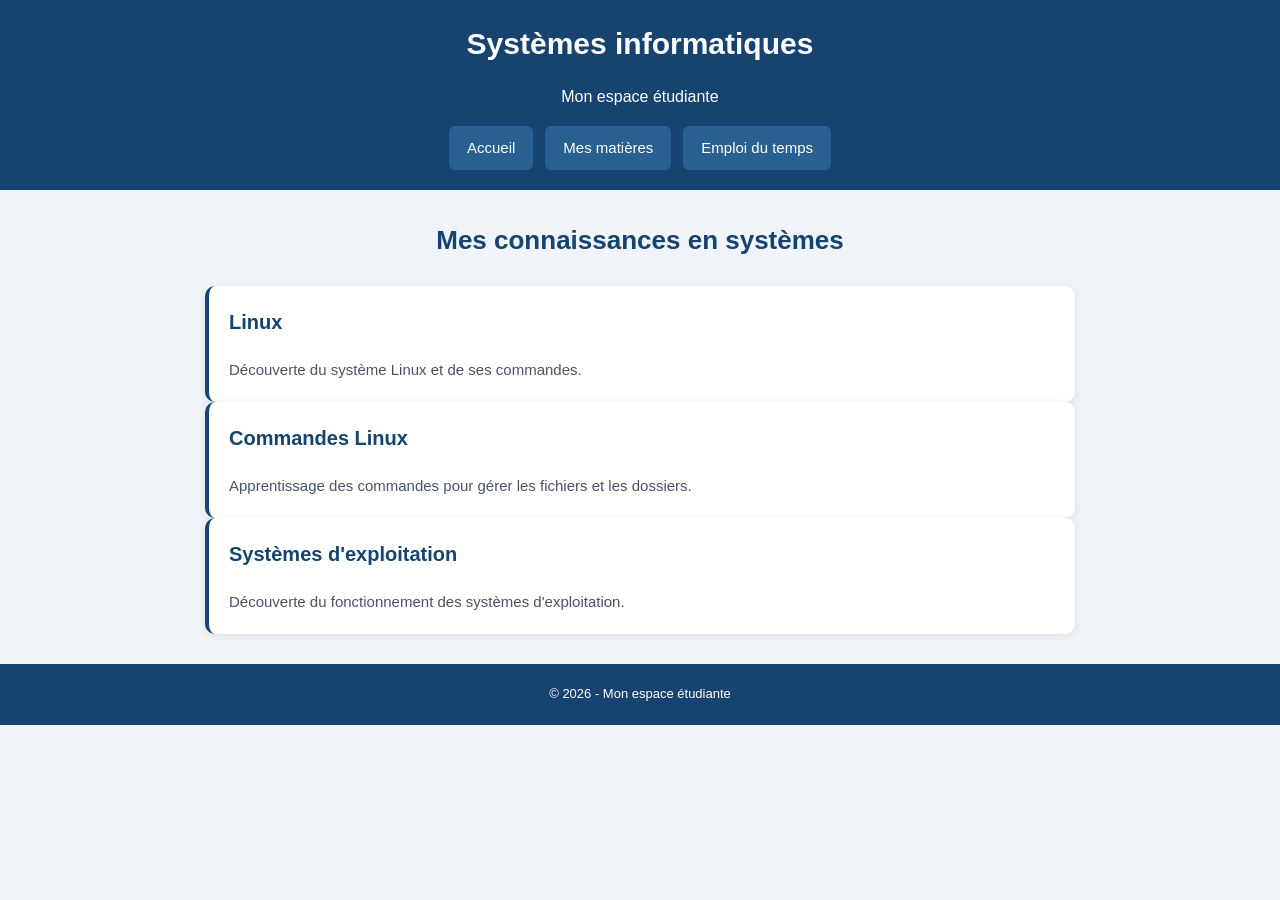
==== index.html @ c729a042 "Add files via upload" ====
<!DOCTYPE html>
<html lang="fr">
<head>
    <meta charset="UTF-8">
    <meta name="viewport" content="width=device-width, initial-scale=1.0">
    <title>Systèmes informatiques</title>
    <link rel="stylesheet" href="../style.css">
</head>

<body>
    <header>
        <h1>Systèmes informatiques</h1>
        <p>Mon espace étudiante</p>

        <nav>
            <a href="../index.html">Accueil</a>
            <a href="../matiere.html">Mes matières</a>
            <a href="../emploi.html">Emploi du temps</a>
        </nav>
    </header>

    <main>
        <h2 class="titre-page">Mes connaissances en systèmes</h2>

        <section class="matiere">
            <h3>Linux</h3>
            <p>Découverte du système Linux et de ses commandes.</p>
        </section>

        <section class="matiere">
            <h3>Commandes Linux</h3>
            <p>Apprentissage des commandes pour gérer les fichiers et les dossiers.</p>
        </section>

        <section class="matiere">
            <h3>Systèmes d'exploitation</h3>
            <p>Découverte du fonctionnement des systèmes d'exploitation.</p>
        </section>
    </main>

    <footer>
        <p>&copy; 2026 - Mon espace étudiante</p>
    </footer>
</body>
</html>
---- style.css ----
/* STYLE GENERAL */

*{
    box-sizing: border-box;
}

body {
    margin: 0;
    font-family: Arial, sans-serif;
    font-size: 16px;
    color: #475467;
    background-color: #F0f4F8;
    line-height: 1.6;

}

/* EN TETE */

header {
    background-color: #16436f;
    color: white;
    text-align: center;
    padding: 20px;
}
header h1 {
    font-size: 30px;
    font-weight: bold;
    margin: 0;

}
.sous-titre {
    font-size: 14px;
    color:#E5F0FC;
    margin-top: 10px;
    margin-bottom: 20px
}

/* MENU */

nav {
    display: flex;
    justify-content: center;
    gap: 12px;
    flex-wrap: wrap;
}

nav a {
    display: inline-block;
    text-decoration: none;
    background-color: #28608F;
    color: white;
    font-size: 15px;
    padding: 10px 18px;
    border-radius: 6px;

}

nav a:hover {
    background-color: white;
    color: #16436f;
}

/* PAGE ACCUEIL */

.presentation {
    background-color: white;
    padding: 30px;
    border-radius: 10px;
    box-shadow: 0 2px 8px #00000015;
    margin-bottom: 25px;

}

.presentation h2 {
    color: #16436f;
    font-size: 24px;
    font-weight: bold;
    margin: 0;
}
.presentation p {
    font-size: 16px;
    text-align: left;
    margin: 15px;

}

.formation {
    background-color: #DCEAF7;
    border: 1px solid #B8D2E9;
    border-radius: 10px;
    padding: 25px;

}

.formation h2 {
    font-size: 22px;
    color: #16436f;
    font-weight: bold;
    margin-top: 0;

}

/*PAGE MATIERE */

.titre-page {
    display: grid;
    text-align: center;
    font-size: 26px;
    color: #16436f;
    font-weight: bold;
    margin-top: 0;
    margin-bottom: 25px;

}

/* LISTE DES MATIERES */

.liste-matieres {
    display: grid;
    grid-template-columns: repeat(2, 1fr);
    gap: 20px;
}

.matiere {
    background-color: white;
    padding: 20px;
    border-radius: 10px;
    box-shadow: 0 2px 8px #00000015;
    border-left: 4px solid #16436F;
}

.matiere h3 {
    color: #16436F;
    font-size: 20px;
    margin-top: 0;
}

.matiere p {
    font-size: 15px;
    margin-bottom: 0;
}

.matiere hr {
    border: 0;
    border-top: 1px solid #DCE4EF;
}


/* PIED DE PAGE */

footer {
    background-color: #16436F;
    color: white;
    text-align: center;
    padding: 20px;
}

footer p {
    font-size: 13px;
    margin: 0;
}

/* CONTENU PRINCIPAL */

main {
    max-width: 900px;
    margin: 30px auto;
    padding: 0 15px;
    min-height: 350px;
}

/* PAGE EMPLOI DU TEMPS */

.tableau-conteneur {
    background-color: white;
    padding: 15px;
    border-radius: 10px;
    overflow-x: auto;
}

table {
    width: 100%;
    border-collapse: collapse;
}

th, td {
    border: 1px solid #DCE4EF;
    padding: 15px;
    text-align: center;
    font-size: 15px;
}

thead {
    background-color: #16436F;
    color: white;
}

thead th {
    font-weight: bold;
}

tbody th {
    font-weight: bold;
    color: #16436F;
}

tbody tr:nth-child(even) {
    background-color: #EDF4FA;
}

tbody tr:nth-child(odd) {
    background-color: white;
}

tbody tr:hover {
    background-color: #DCEAF7;
}

/* REMARQUE */

.remarque {
    margin-top: 25px;
    background-color: #DCEAF7;
    border-left: 4px solid #16436F;
    padding: 15px;
    border-radius: 5px;
}

.remarque p {
    margin: 0;
}

/* AFFICHAGE SUR PETIT ECRAN */

@media (max-width: 600px) {
    .liste-matieres {
        grid-template-columns: 1fr;
    }

    header {
        padding: 20px 10px;
    }
}
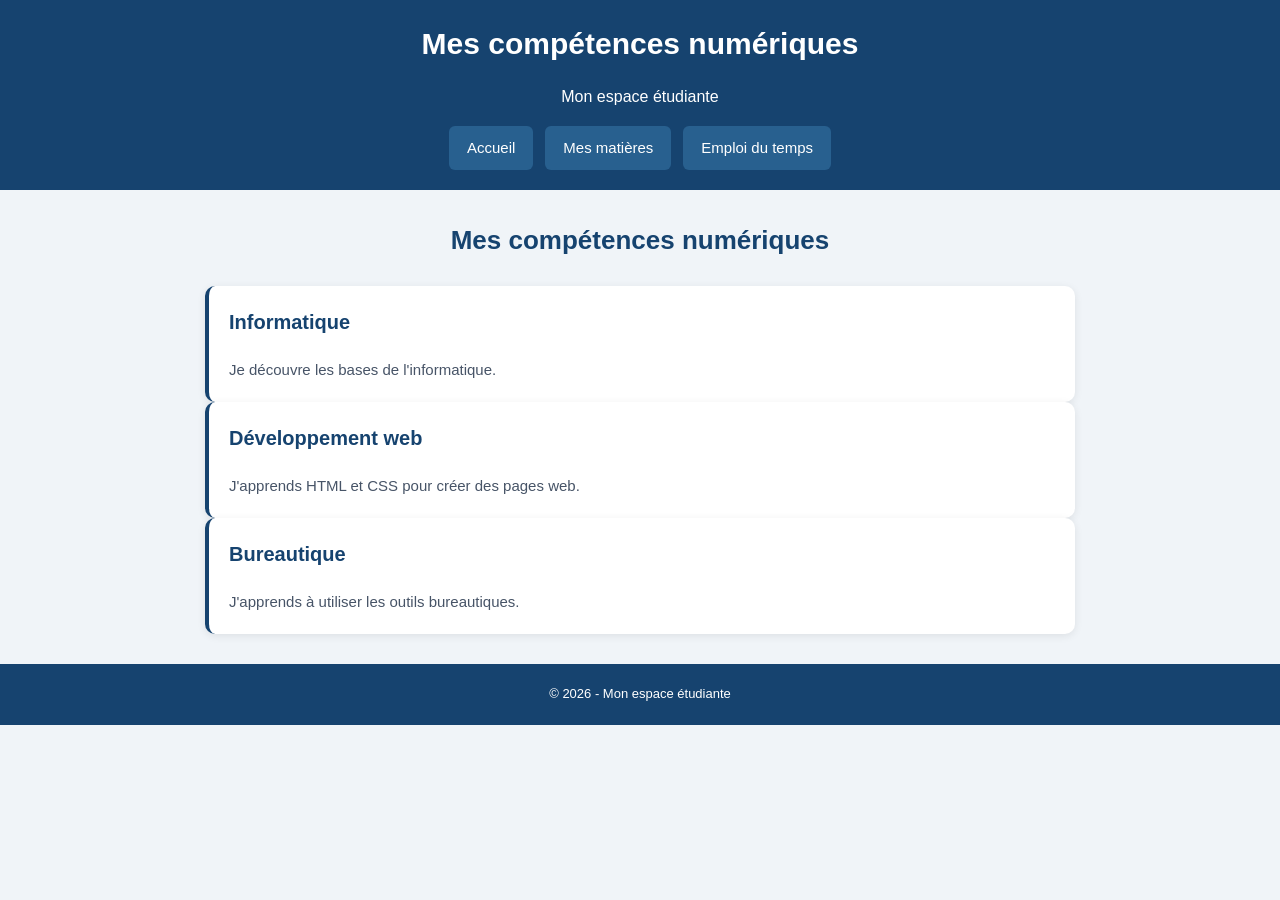
==== commit d92144f2: "Add files via upload" ====
--- a/index.html
+++ b/index.html
@@ -4,13 +4,14 @@
 <head>
     <meta charset="UTF-8">
     <meta name="viewport" content="width=device-width, initial-scale=1.0">
-    <title>Systèmes informatiques</title>
+    <title>Mes compétences numériques</title>
     <link rel="stylesheet" href="../style.css">
 </head>
 
 <body>
+
     <header>
-        <h1>Systèmes informatiques</h1>
+        <h1>Mes compétences numériques</h1>
         <p>Mon espace étudiante</p>
 
         <nav>
@@ -21,26 +22,27 @@
     </header>
 
     <main>
-        <h2 class="titre-page">Mes connaissances en systèmes</h2>
+        <h2 class="titre-page">Mes compétences numériques</h2>
 
         <section class="matiere">
-            <h3>Linux</h3>
-            <p>Découverte du système Linux et de ses commandes.</p>
+            <h3>Informatique</h3>
+            <p>Je découvre les bases de l'informatique.</p>
         </section>
 
         <section class="matiere">
-            <h3>Commandes Linux</h3>
-            <p>Apprentissage des commandes pour gérer les fichiers et les dossiers.</p>
+            <h3>Développement web</h3>
+            <p>J'apprends HTML et CSS pour créer des pages web.</p>
         </section>
 
         <section class="matiere">
-            <h3>Systèmes d'exploitation</h3>
-            <p>Découverte du fonctionnement des systèmes d'exploitation.</p>
+            <h3>Bureautique</h3>
+            <p>J'apprends à utiliser les outils bureautiques.</p>
         </section>
     </main>
 
     <footer>
         <p>&copy; 2026 - Mon espace étudiante</p>
     </footer>
+
 </body>
 </html>
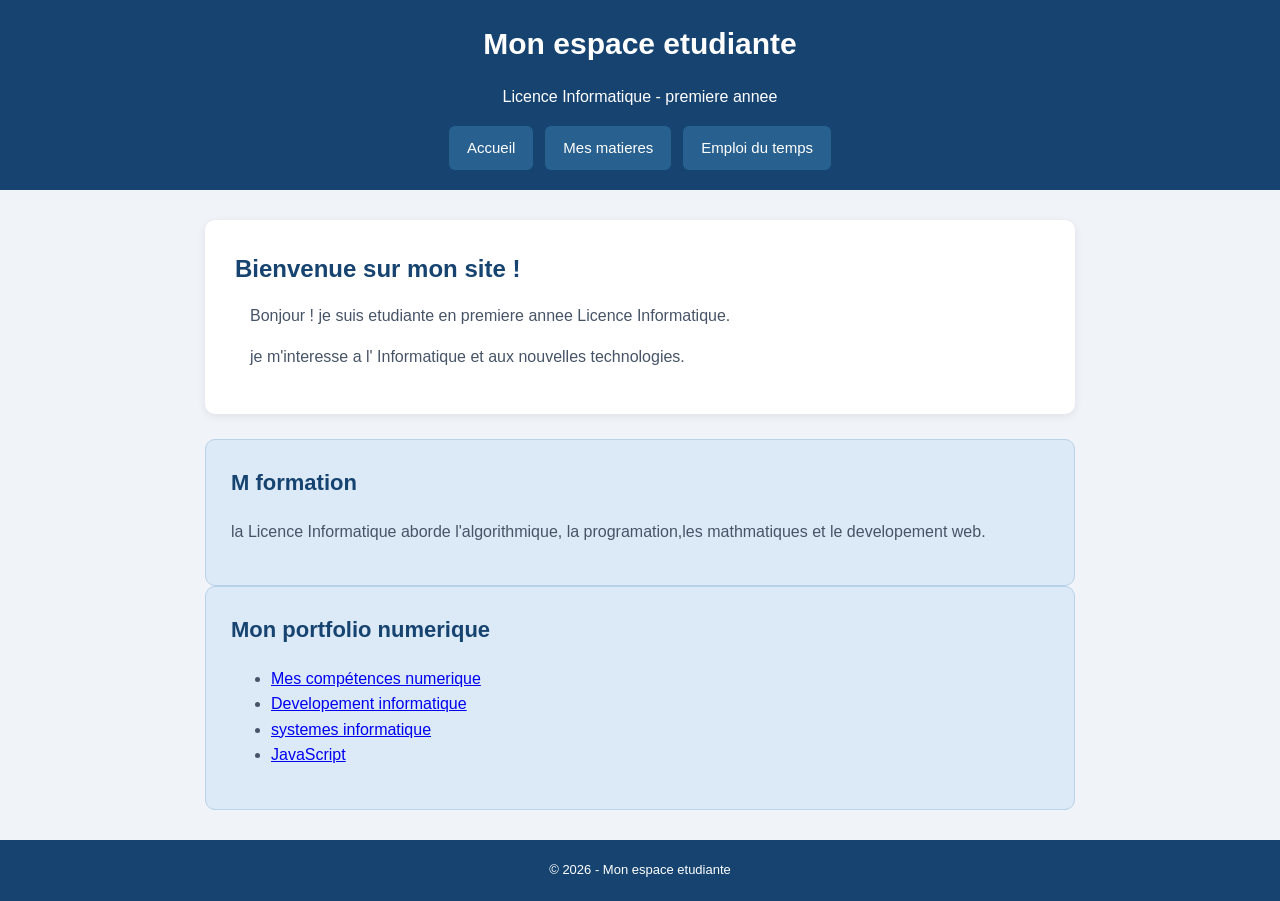
==== commit bbf340f9: "Add files via upload" ====
--- a/index.html
+++ b/index.html
@@ -1,48 +1,61 @@
+<!DOCTYPE html>
+<html lang = "fr">
+    <head>
+        <meta charset="UTF-8">
+        <meta name="viewport" content="width=device-width, initial-scale=1.0">
+        <title> Accueil- Mon espace etudiante</title>
+        <link rel="stylesheet" href="style.css">
+    </head>
 
-<!DOCTYPE html>
-<html lang="fr">
-<head>
-    <meta charset="UTF-8">
-    <meta name="viewport" content="width=device-width, initial-scale=1.0">
-    <title>Mes compétences numériques</title>
-    <link rel="stylesheet" href="../style.css">
-</head>
+    <body>
+        
+        <header>
 
-<body>
+            <h1>Mon espace etudiante</h1>
+            <p>Licence Informatique - premiere annee</p>
+            <nav>
 
-    <header>
-        <h1>Mes compétences numériques</h1>
-        <p>Mon espace étudiante</p>
+                <a href="index.html">Accueil</a>
+                <a href="matiere.html">Mes matieres</a>
+                <a href="emploi.html">Emploi du temps</a>
 
-        <nav>
-            <a href="../index.html">Accueil</a>
-            <a href="../matiere.html">Mes matières</a>
-            <a href="../emploi.html">Emploi du temps</a>
-        </nav>
-    </header>
+            </nav>
+        </header>
 
-    <main>
-        <h2 class="titre-page">Mes compétences numériques</h2>
+        <main>
 
-        <section class="matiere">
-            <h3>Informatique</h3>
-            <p>Je découvre les bases de l'informatique.</p>
-        </section>
+            <section class="presentation">
+                <h2>Bienvenue sur mon site !</h2>
+                <p>Bonjour ! je suis etudiante en 
+                    premiere annee Licence Informatique.</p>
+                <p>je m'interesse a l' Informatique et 
+                    aux nouvelles technologies.</p>
+            </section>
 
-        <section class="matiere">
-            <h3>Développement web</h3>
-            <p>J'apprends HTML et CSS pour créer des pages web.</p>
-        </section>
 
-        <section class="matiere">
-            <h3>Bureautique</h3>
-            <p>J'apprends à utiliser les outils bureautiques.</p>
-        </section>
-    </main>
+            <section class="formation">
+                <h2>M formation</h2>  
+                <p>la Licence Informatique aborde l'algorithmique,
+                    la programation,les mathmatiques
+                     et le developement web.</p>
+            </section>
 
-    <footer>
-        <p>&copy; 2026 - Mon espace étudiante</p>
-    </footer>
+            <section class="formation">
+                <h2>Mon portfolio numerique</h2>
 
-</body>
-</html>
+                <ul>
+                    <li><a href="digital-skills/index.html">Mes compétences numerique</a></li>
+                    <li><a href="developement/index.html">Developement informatique</a></li>
+                    <li><a href="systemes/index.html">systemes informatique</a></li>
+                    <li><a href="js/index.html">JavaScript</a></li>
+                </ul>
+            </section>
+
+        </main>
+
+        <footer>
+            <p>&copy; 2026 - Mon espace etudiante</p>        
+        </footer>
+    </body>
+
+</html>
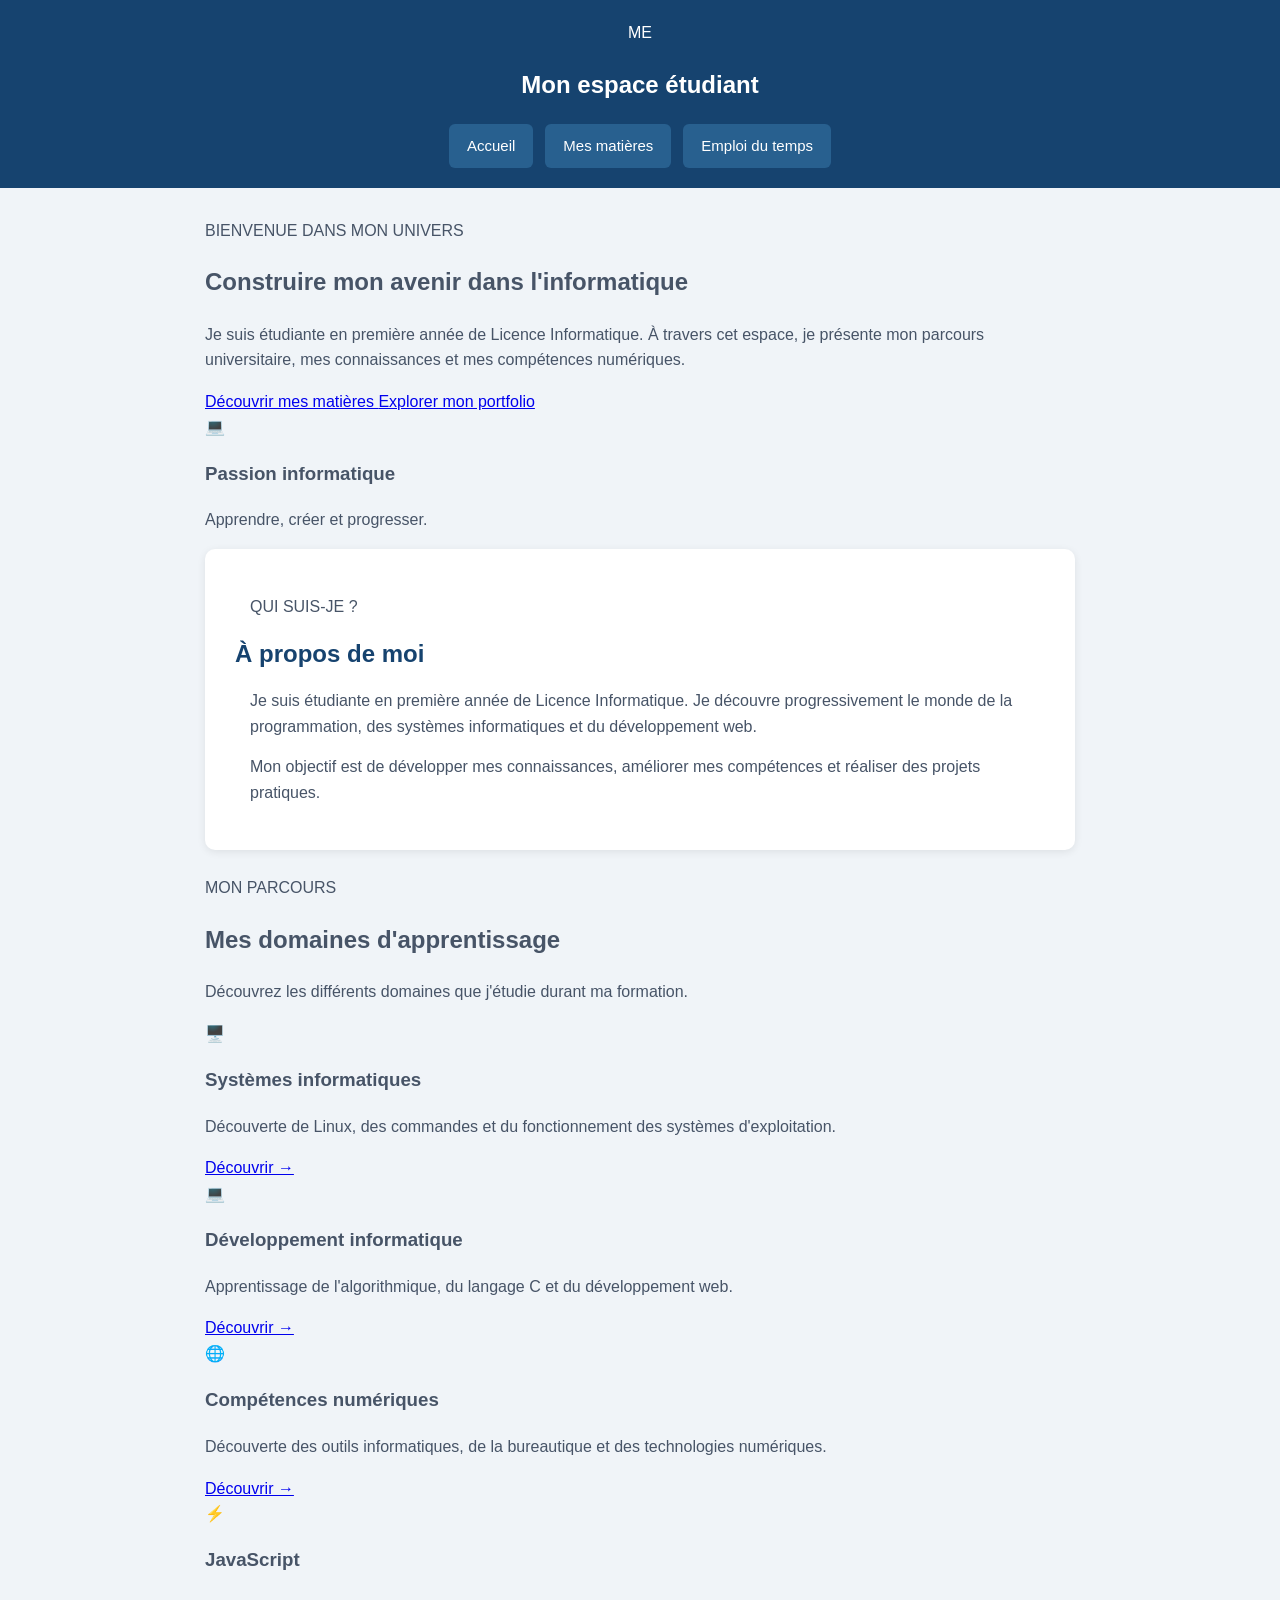
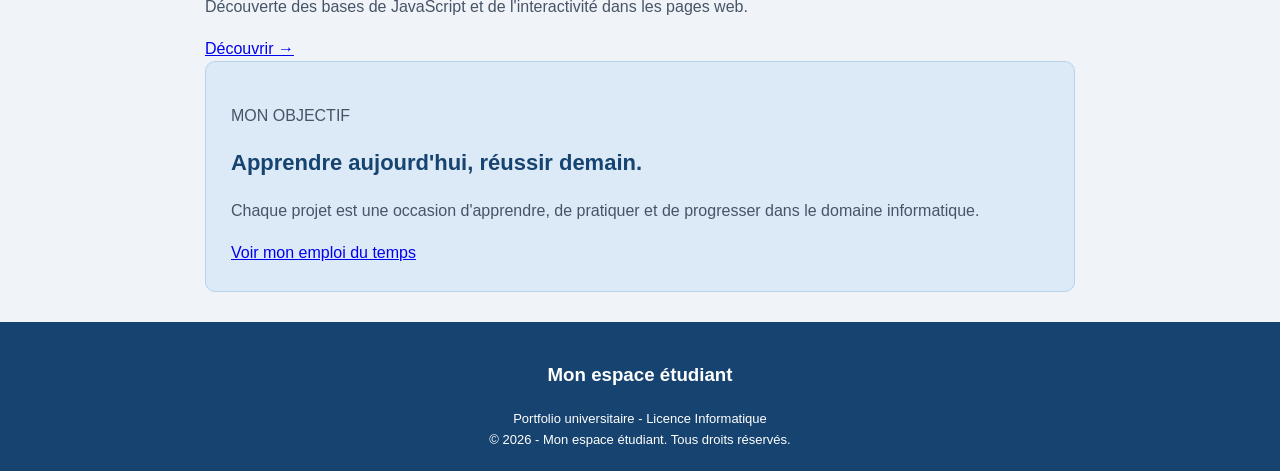
==== commit d3923461: "Revamp index.html with new layout and content Updated the structure and content of the index.html fi" ====
--- a/index.html
+++ b/index.html
@@ -1,61 +1,234 @@
+
 <!DOCTYPE html>
-<html lang = "fr">
-    <head>
-        <meta charset="UTF-8">
-        <meta name="viewport" content="width=device-width, initial-scale=1.0">
-        <title> Accueil- Mon espace etudiante</title>
-        <link rel="stylesheet" href="style.css">
-    </head>
-
-    <body>
-        
-        <header>
-
-            <h1>Mon espace etudiante</h1>
-            <p>Licence Informatique - premiere annee</p>
-            <nav>
-
-                <a href="index.html">Accueil</a>
-                <a href="matiere.html">Mes matieres</a>
-                <a href="emploi.html">Emploi du temps</a>
-
-            </nav>
-        </header>
-
-        <main>
-
-            <section class="presentation">
-                <h2>Bienvenue sur mon site !</h2>
-                <p>Bonjour ! je suis etudiante en 
-                    premiere annee Licence Informatique.</p>
-                <p>je m'interesse a l' Informatique et 
-                    aux nouvelles technologies.</p>
-            </section>
-
-
-            <section class="formation">
-                <h2>M formation</h2>  
-                <p>la Licence Informatique aborde l'algorithmique,
-                    la programation,les mathmatiques
-                     et le developement web.</p>
-            </section>
-
-            <section class="formation">
-                <h2>Mon portfolio numerique</h2>
-
-                <ul>
-                    <li><a href="digital-skills/index.html">Mes compétences numerique</a></li>
-                    <li><a href="developement/index.html">Developement informatique</a></li>
-                    <li><a href="systemes/index.html">systemes informatique</a></li>
-                    <li><a href="js/index.html">JavaScript</a></li>
-                </ul>
-            </section>
-
-        </main>
-
-        <footer>
-            <p>&copy; 2026 - Mon espace etudiante</p>        
-        </footer>
-    </body>
-
-</html>+<html lang="fr">
+
+<head>
+    <meta charset="UTF-8">
+    <meta name="viewport" content="width=device-width, initial-scale=1.0">
+
+    <title>Accueil | Mon espace étudiant</title>
+
+    <link rel="stylesheet" href="style.css">
+</head>
+
+<body>
+
+    <!-- EN-TÊTE -->
+    <header class="header">
+
+        <div class="logo">
+            <span>ME</span>
+            <h2>Mon espace étudiant</h2>
+        </div>
+
+        <nav class="navigation">
+            <a href="index.html" class="active">Accueil</a>
+            <a href="matiere.html">Mes matières</a>
+            <a href="emploi.html">Emploi du temps</a>
+        </nav>
+
+    </header>
+
+
+    <!-- SECTION PRINCIPALE -->
+    <main>
+
+        <section class="hero">
+
+            <div class="hero-content">
+
+                <p class="petit-titre">
+                    BIENVENUE DANS MON UNIVERS
+                </p>
+
+                <h1>
+                    Construire mon avenir
+                    <span>dans l'informatique</span>
+                </h1>
+
+                <p class="description">
+                    Je suis étudiante en première année de Licence Informatique.
+                    À travers cet espace, je présente mon parcours universitaire,
+                    mes connaissances et mes compétences numériques.
+                </p>
+
+                <div class="hero-buttons">
+
+                    <a href="matiere.html" class="btn principal">
+                        Découvrir mes matières
+                    </a>
+
+                    <a href="#domaines" class="btn secondaire">
+                        Explorer mon portfolio
+                    </a>
+
+                </div>
+
+            </div>
+
+            <div class="hero-image">
+
+                <div class="image-card">
+                    <div class="icone">💻</div>
+                    <h3>Passion informatique</h3>
+                    <p>Apprendre, créer et progresser.</p>
+                </div>
+
+            </div>
+
+        </section>
+
+
+        <!-- PRESENTATION -->
+        <section class="presentation">
+
+            <div class="section-heading">
+                <p class="petit-titre">QUI SUIS-JE ?</p>
+                <h2>À propos de moi</h2>
+            </div>
+
+            <p>
+                Je suis étudiante en première année de Licence Informatique.
+                Je découvre progressivement le monde de la programmation,
+                des systèmes informatiques et du développement web.
+            </p>
+
+            <p>
+                Mon objectif est de développer mes connaissances,
+                améliorer mes compétences et réaliser des projets pratiques.
+            </p>
+
+        </section>
+
+
+        <!-- DOMAINES -->
+        <section class="domaines" id="domaines">
+
+            <div class="section-heading">
+                <p class="petit-titre">MON PARCOURS</p>
+                <h2>Mes domaines d'apprentissage</h2>
+                <p>
+                    Découvrez les différents domaines que j'étudie
+                    durant ma formation.
+                </p>
+            </div>
+
+
+            <div class="cartes">
+
+                <article class="carte">
+
+                    <div class="carte-icone">🖥️</div>
+
+                    <h3>Systèmes informatiques</h3>
+
+                    <p>
+                        Découverte de Linux, des commandes et
+                        du fonctionnement des systèmes d'exploitation.
+                    </p>
+
+                    <a href="systemes/index.html">
+                        Découvrir →
+                    </a>
+
+                </article>
+
+
+                <article class="carte">
+
+                    <div class="carte-icone">💻</div>
+
+                    <h3>Développement informatique</h3>
+
+                    <p>
+                        Apprentissage de l'algorithmique,
+                        du langage C et du développement web.
+                    </p>
+
+                    <a href="developpement/index.html">
+                        Découvrir →
+                    </a>
+
+                </article>
+
+
+                <article class="carte">
+
+                    <div class="carte-icone">🌐</div>
+
+                    <h3>Compétences numériques</h3>
+
+                    <p>
+                        Découverte des outils informatiques,
+                        de la bureautique et des technologies numériques.
+                    </p>
+
+                    <a href="digital-skills/index.html">
+                        Découvrir →
+                    </a>
+
+                </article>
+
+
+                <article class="carte">
+
+                    <div class="carte-icone">⚡</div>
+
+                    <h3>JavaScript</h3>
+
+                    <p>
+                        Découverte des bases de JavaScript
+                        et de l'interactivité dans les pages web.
+                    </p>
+
+                    <a href="js/index.html">
+                        Découvrir →
+                    </a>
+
+                </article>
+
+            </div>
+
+        </section>
+
+
+        <!-- FORMATION -->
+        <section class="formation">
+
+            <div>
+                <p class="petit-titre">MON OBJECTIF</p>
+
+                <h2>Apprendre aujourd'hui, réussir demain.</h2>
+
+                <p>
+                    Chaque projet est une occasion d'apprendre,
+                    de pratiquer et de progresser dans le domaine informatique.
+                </p>
+            </div>
+
+            <a href="emploi.html" class="btn formation-btn">
+                Voir mon emploi du temps
+            </a>
+
+        </section>
+
+    </main>
+
+
+    <!-- PIED DE PAGE -->
+    <footer class="footer">
+
+        <h3>Mon espace étudiant</h3>
+
+        <p>
+            Portfolio universitaire - Licence Informatique
+        </p>
+
+        <p class="copyright">
+            © 2026 - Mon espace étudiant. Tous droits réservés.
+        </p>
+
+    </footer>
+
+</body>
+</html>
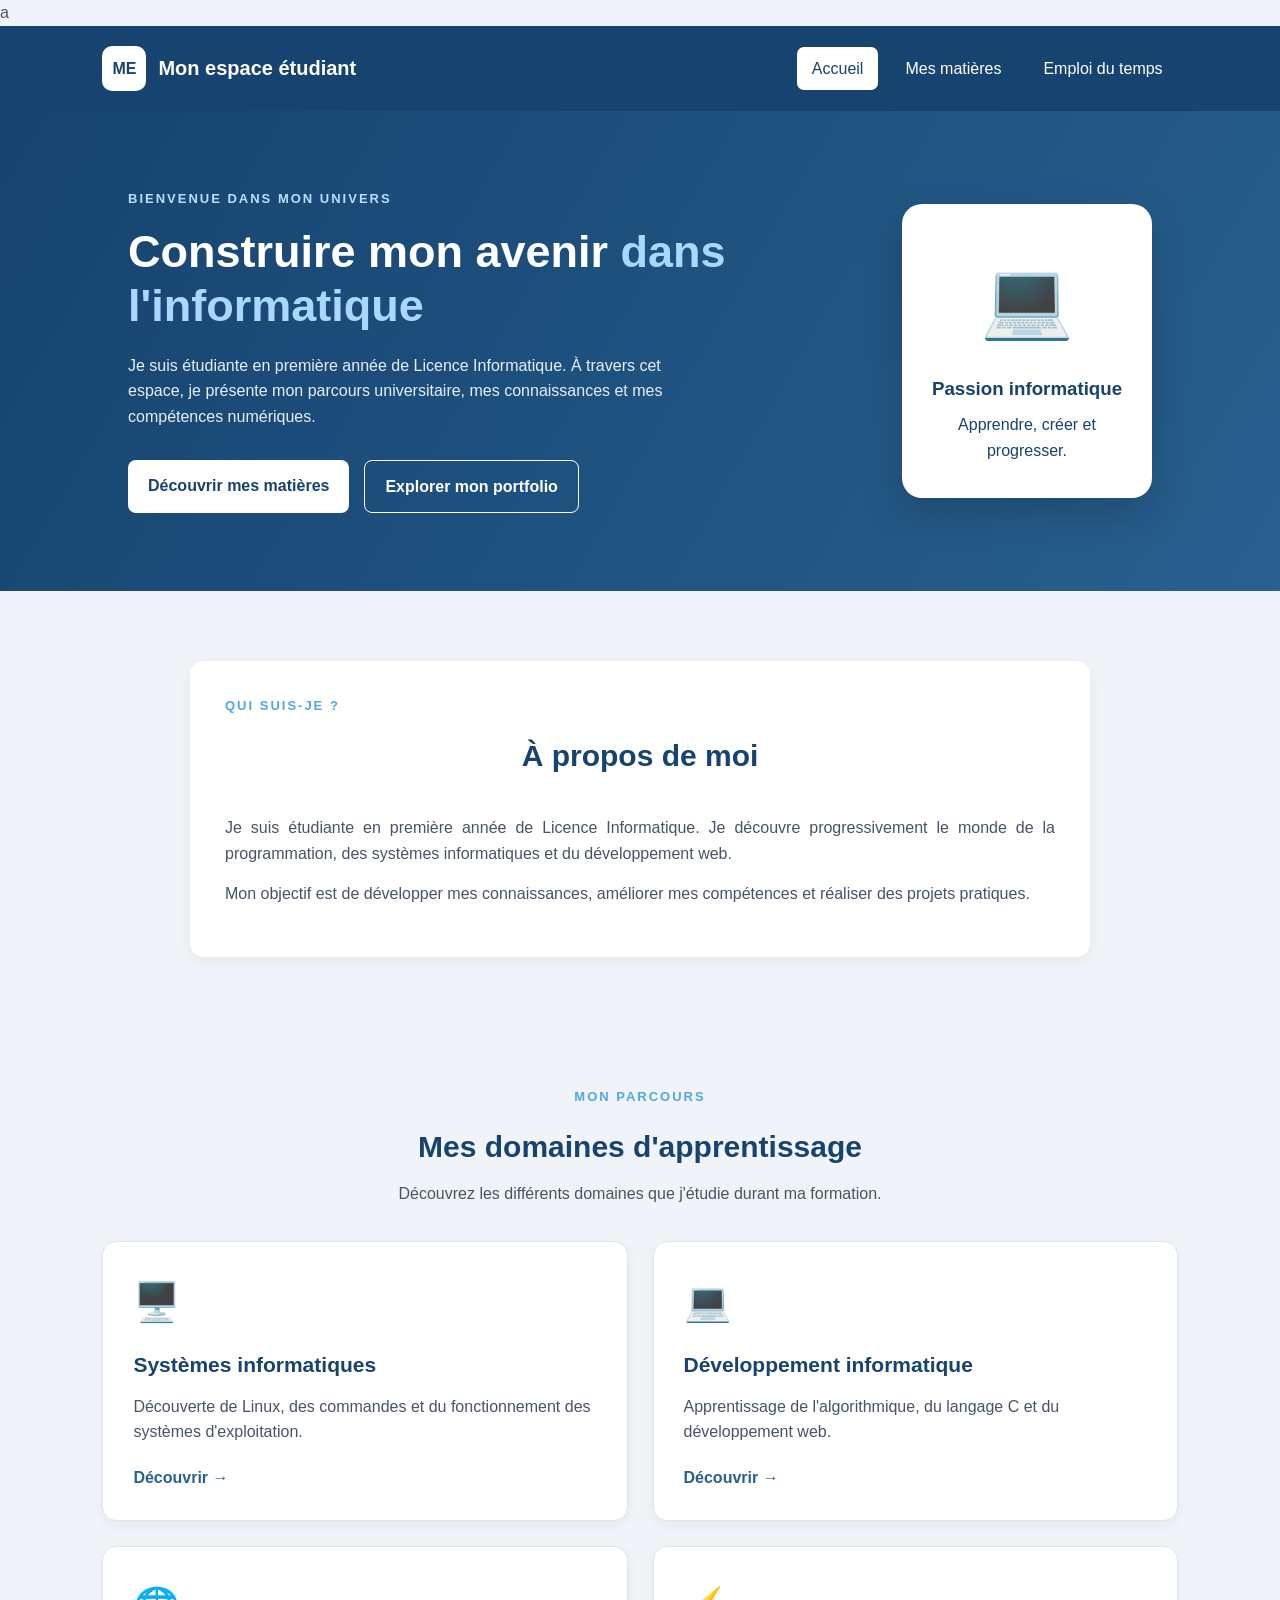
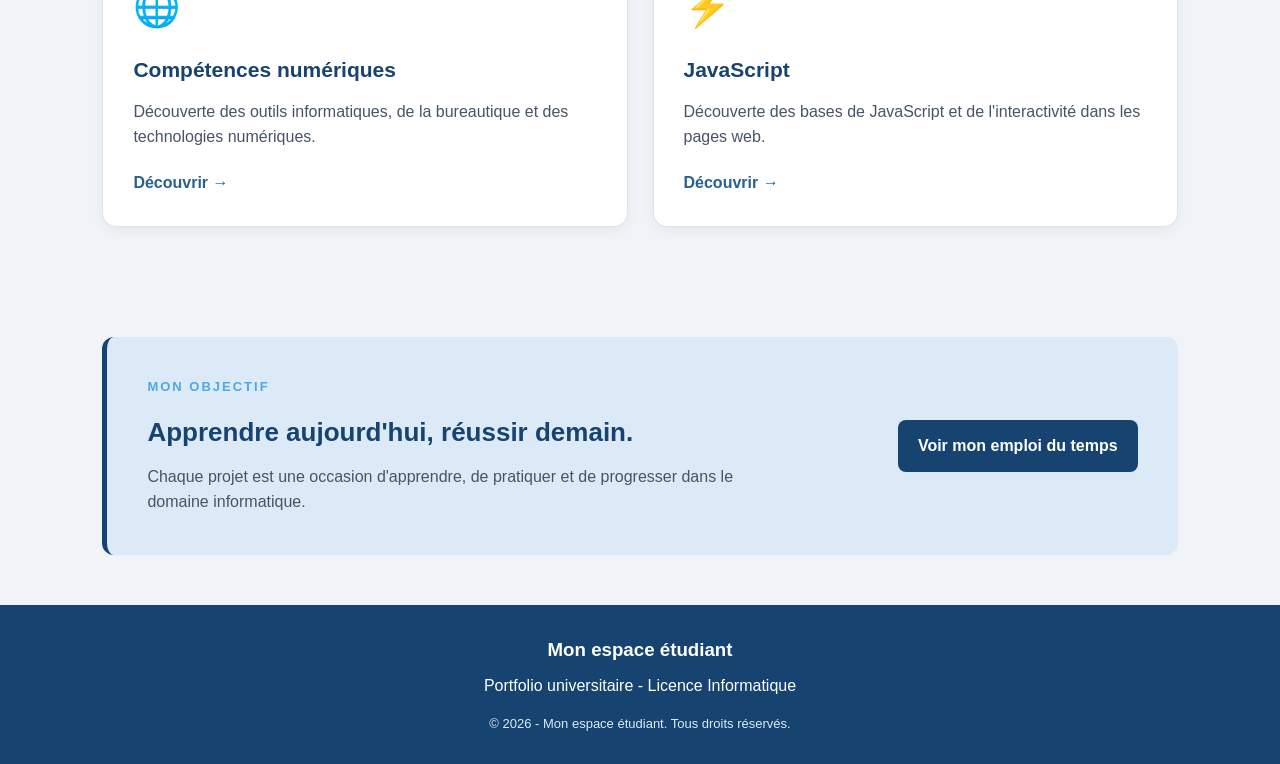
==== commit 1bdbbf76: "Update index.html" ====
--- a/index.html
+++ b/index.html
@@ -5,13 +5,12 @@
 <head>
     <meta charset="UTF-8">
     <meta name="viewport" content="width=device-width, initial-scale=1.0">
-
     <title>Accueil | Mon espace étudiant</title>
 
     <link rel="stylesheet" href="style.css">
 </head>
 
-<body>
+<body>a
 
     <!-- EN-TÊTE -->
     <header class="header">
--- a/style.css
+++ b/style.css
@@ -1,243 +1,413 @@
-/* STYLE GENERAL */
-
-*{
+
+/* ==================================
+   1. STYLE GENERAL
+================================== */
+
+* {
+    margin: 0;
+    padding: 0;
     box-sizing: border-box;
 }
 
+html {
+    scroll-behavior: smooth;
+}
+
 body {
-    margin: 0;
-    font-family: Arial, sans-serif;
-    font-size: 16px;
+    font-family: Arial, Helvetica, sans-serif;
+    background-color: #F0F4F8;
     color: #475467;
-    background-color: #F0f4F8;
     line-height: 1.6;
-
-}
-
-/* EN TETE */
-
-header {
-    background-color: #16436f;
-    color: white;
-    text-align: center;
-    padding: 20px;
-}
-header h1 {
-    font-size: 30px;
+}
+
+
+/* ==================================
+   2. EN-TETE ET NAVIGATION
+================================== */
+
+.header {
+    background-color: #16436F;
+    color: white;
+    padding: 20px 8%;
+    display: flex;
+    justify-content: space-between;
+    align-items: center;
+    flex-wrap: wrap;
+    gap: 20px;
+}
+
+.logo {
+    display: flex;
+    align-items: center;
+    gap: 12px;
+}
+
+.logo span {
+    background-color: white;
+    color: #16436F;
+    padding: 10px;
+    border-radius: 10px;
     font-weight: bold;
-    margin: 0;
-
-}
-.sous-titre {
-    font-size: 14px;
-    color:#E5F0FC;
-    margin-top: 10px;
-    margin-bottom: 20px
-}
-
-/* MENU */
-
-nav {
-    display: flex;
-    justify-content: center;
+}
+
+.logo h2 {
+    font-size: 20px;
+}
+
+.navigation {
+    display: flex;
     gap: 12px;
     flex-wrap: wrap;
 }
 
-nav a {
+.navigation a {
+    color: white;
+    text-decoration: none;
+    padding: 9px 15px;
+    border-radius: 7px;
+    transition: 0.3s;
+}
+
+.navigation a:hover,
+.navigation a.active {
+    background-color: white;
+    color: #16436F;
+}
+
+
+/* ==================================
+   3. SECTION HERO
+================================== */
+
+.hero {
+    min-height: 480px;
+    padding: 75px 10%;
+    display: flex;
+    justify-content: space-between;
+    align-items: center;
+    gap: 40px;
+    background: linear-gradient(120deg, #16436F, #28608F);
+    color: white;
+    overflow: hidden;
+}
+
+.hero-content {
+    max-width: 650px;
+    animation: apparition 1s ease;
+}
+
+.petit-titre {
+    color: #4DA7E8;
+    font-size: 13px;
+    font-weight: bold;
+    letter-spacing: 2px;
+    margin-bottom: 15px;
+}
+
+.hero .petit-titre {
+    color: #B8DFFF;
+}
+
+.hero h1 {
+    font-size: 45px;
+    line-height: 1.2;
+    margin-bottom: 20px;
+}
+
+.hero h1 span {
+    color: #A9D7FF;
+}
+
+.description {
+    font-size: 16px;
+    max-width: 570px;
+    margin-bottom: 30px;
+    color: #E5F0FC;
+}
+
+.hero-buttons {
+    display: flex;
+    gap: 15px;
+    flex-wrap: wrap;
+}
+
+
+/* ==================================
+   4. BOUTONS
+================================== */
+
+.btn {
     display: inline-block;
+    padding: 13px 20px;
+    border-radius: 8px;
     text-decoration: none;
-    background-color: #28608F;
-    color: white;
-    font-size: 15px;
-    padding: 10px 18px;
-    border-radius: 6px;
-
-}
-
-nav a:hover {
-    background-color: white;
-    color: #16436f;
-}
-
-/* PAGE ACCUEIL */
+    font-weight: bold;
+    transition: 0.3s;
+}
+
+.principal {
+    background-color: white;
+    color: #16436F;
+}
+
+.secondaire {
+    border: 1px solid white;
+    color: white;
+}
+
+.btn:hover {
+    transform: translateY(-4px);
+    box-shadow: 0 8px 20px #00000025;
+}
+
+
+/* ==================================
+   5. CARTE VISUELLE
+================================== */
+
+.hero-image {
+    display: flex;
+    justify-content: center;
+    align-items: center;
+    min-width: 230px;
+    animation: flotter 3s ease-in-out infinite;
+}
+
+.image-card {
+    width: 250px;
+    padding: 35px 20px;
+    border-radius: 20px;
+    background-color: white;
+    color: #16436F;
+    text-align: center;
+    box-shadow: 0 15px 40px #00000030;
+}
+
+.icone {
+    font-size: 75px;
+    margin-bottom: 15px;
+}
+
+.image-card h3 {
+    margin-bottom: 8px;
+}
+
+
+/* ==================================
+   6. PRESENTATION
+================================== */
 
 .presentation {
-    background-color: white;
-    padding: 30px;
-    border-radius: 10px;
-    box-shadow: 0 2px 8px #00000015;
-    margin-bottom: 25px;
-
-}
-
-.presentation h2 {
-    color: #16436f;
-    font-size: 24px;
-    font-weight: bold;
-    margin: 0;
-}
+    max-width: 900px;
+    margin: 70px auto;
+    padding: 35px;
+    background-color: white;
+    border-radius: 14px;
+    box-shadow: 0 4px 15px #0000000D;
+    animation: apparition 1.2s ease;
+}
+
+.section-heading {
+    text-align: center;
+    margin-bottom: 35px;
+}
+
+.section-heading h2 {
+    color: #16436F;
+    font-size: 30px;
+    margin-bottom: 10px;
+}
+
 .presentation p {
-    font-size: 16px;
-    text-align: left;
-    margin: 15px;
-
-}
-
-.formation {
-    background-color: #DCEAF7;
-    border: 1px solid #B8D2E9;
-    border-radius: 10px;
-    padding: 25px;
-
-}
-
-.formation h2 {
-    font-size: 22px;
-    color: #16436f;
-    font-weight: bold;
-    margin-top: 0;
-
-}
-
-/*PAGE MATIERE */
-
-.titre-page {
-    display: grid;
-    text-align: center;
-    font-size: 26px;
-    color: #16436f;
-    font-weight: bold;
-    margin-top: 0;
-    margin-bottom: 25px;
-
-}
-
-/* LISTE DES MATIERES */
-
-.liste-matieres {
+    margin-bottom: 15px;
+    text-align: justify;
+}
+
+
+/* ==================================
+   7. CARTES DES DOMAINES
+================================== */
+
+.domaines {
+    padding: 60px 8%;
+}
+
+.section-heading > p:last-child {
+    margin-top: 10px;
+}
+
+.cartes {
     display: grid;
     grid-template-columns: repeat(2, 1fr);
-    gap: 20px;
-}
-
-.matiere {
-    background-color: white;
-    padding: 20px;
-    border-radius: 10px;
-    box-shadow: 0 2px 8px #00000015;
-    border-left: 4px solid #16436F;
-}
-
-.matiere h3 {
-    color: #16436F;
-    font-size: 20px;
-    margin-top: 0;
-}
-
-.matiere p {
-    font-size: 15px;
-    margin-bottom: 0;
-}
-
-.matiere hr {
-    border: 0;
-    border-top: 1px solid #DCE4EF;
-}
-
-
-/* PIED DE PAGE */
-
-footer {
+    gap: 25px;
+}
+
+.carte {
+    background-color: white;
+    padding: 30px;
+    border-radius: 14px;
+    border: 1px solid #DCE4EF;
+    box-shadow: 0 4px 12px #0000000D;
+    transition: 0.35s ease;
+    animation: apparition 1s ease;
+}
+
+.carte:hover {
+    transform: translateY(-8px);
+    box-shadow: 0 12px 25px #16436F20;
+    border-color: #28608F;
+}
+
+.carte-icone {
+    font-size: 38px;
+    margin-bottom: 15px;
+}
+
+.carte h3 {
+    color: #16436F;
+    font-size: 21px;
+    margin-bottom: 12px;
+}
+
+.carte p {
+    margin-bottom: 20px;
+}
+
+.carte a {
+    color: #28608F;
+    text-decoration: none;
+    font-weight: bold;
+    transition: 0.3s;
+}
+
+.carte a:hover {
+    color: #16436F;
+    padding-left: 6px;
+}
+
+
+/* ==================================
+   8. SECTION FORMATION
+================================== */
+
+.formation {
+    margin: 50px 8%;
+    padding: 40px;
+    background-color: #DCEAF7;
+    border-left: 5px solid #16436F;
+    border-radius: 12px;
+    display: flex;
+    justify-content: space-between;
+    align-items: center;
+    gap: 25px;
+    flex-wrap: wrap;
+}
+
+.formation h2 {
+    color: #16436F;
+    font-size: 26px;
+    margin-bottom: 10px;
+}
+
+.formation p {
+    max-width: 650px;
+}
+
+.formation-btn {
     background-color: #16436F;
     color: white;
+}
+
+
+/* ==================================
+   9. PIED DE PAGE
+================================== */
+
+.footer {
+    background-color: #16436F;
+    color: white;
     text-align: center;
-    padding: 20px;
-}
-
-footer p {
+    padding: 30px 15px;
+}
+
+.footer h3 {
+    margin-bottom: 8px;
+}
+
+.copyright {
     font-size: 13px;
-    margin: 0;
-}
-
-/* CONTENU PRINCIPAL */
-
-main {
-    max-width: 900px;
-    margin: 30px auto;
-    padding: 0 15px;
-    min-height: 350px;
-}
-
-/* PAGE EMPLOI DU TEMPS */
-
-.tableau-conteneur {
-    background-color: white;
-    padding: 15px;
-    border-radius: 10px;
-    overflow-x: auto;
-}
-
-table {
-    width: 100%;
-    border-collapse: collapse;
-}
-
-th, td {
-    border: 1px solid #DCE4EF;
-    padding: 15px;
-    text-align: center;
-    font-size: 15px;
-}
-
-thead {
-    background-color: #16436F;
-    color: white;
-}
-
-thead th {
-    font-weight: bold;
-}
-
-tbody th {
-    font-weight: bold;
-    color: #16436F;
-}
-
-tbody tr:nth-child(even) {
-    background-color: #EDF4FA;
-}
-
-tbody tr:nth-child(odd) {
-    background-color: white;
-}
-
-tbody tr:hover {
-    background-color: #DCEAF7;
-}
-
-/* REMARQUE */
-
-.remarque {
-    margin-top: 25px;
-    background-color: #DCEAF7;
-    border-left: 4px solid #16436F;
-    padding: 15px;
-    border-radius: 5px;
-}
-
-.remarque p {
-    margin: 0;
-}
-
-/* AFFICHAGE SUR PETIT ECRAN */
-
-@media (max-width: 600px) {
-    .liste-matieres {
+    margin-top: 15px;
+    color: #DCEAF7;
+}
+
+
+/* ==================================
+   10. ANIMATIONS
+================================== */
+
+@keyframes apparition {
+    from {
+        opacity: 0;
+        transform: translateY(25px);
+    }
+
+    to {
+        opacity: 1;
+        transform: translateY(0);
+    }
+}
+
+@keyframes flotter {
+    0%, 100% {
+        transform: translateY(0);
+    }
+
+    50% {
+        transform: translateY(-15px);
+    }
+}
+
+
+/* ==================================
+   11. RESPONSIVE - TELEPHONE
+================================== */
+
+@media screen and (max-width: 768px) {
+
+    .header {
+        justify-content: center;
+        text-align: center;
+    }
+
+    .navigation {
+        justify-content: center;
+    }
+
+    .hero {
+        flex-direction: column;
+        text-align: center;
+        padding: 55px 7%;
+    }
+
+    .hero h1 {
+        font-size: 32px;
+    }
+
+    .hero-buttons {
+        justify-content: center;
+    }
+
+    .cartes {
         grid-template-columns: 1fr;
     }
 
-    header {
-        padding: 20px 10px;
-    }
-}+    .presentation {
+        margin: 35px 5%;
+        padding: 25px;
+    }
+
+    .formation {
+        text-align: center;
+        justify-content: center;
+    }
+}
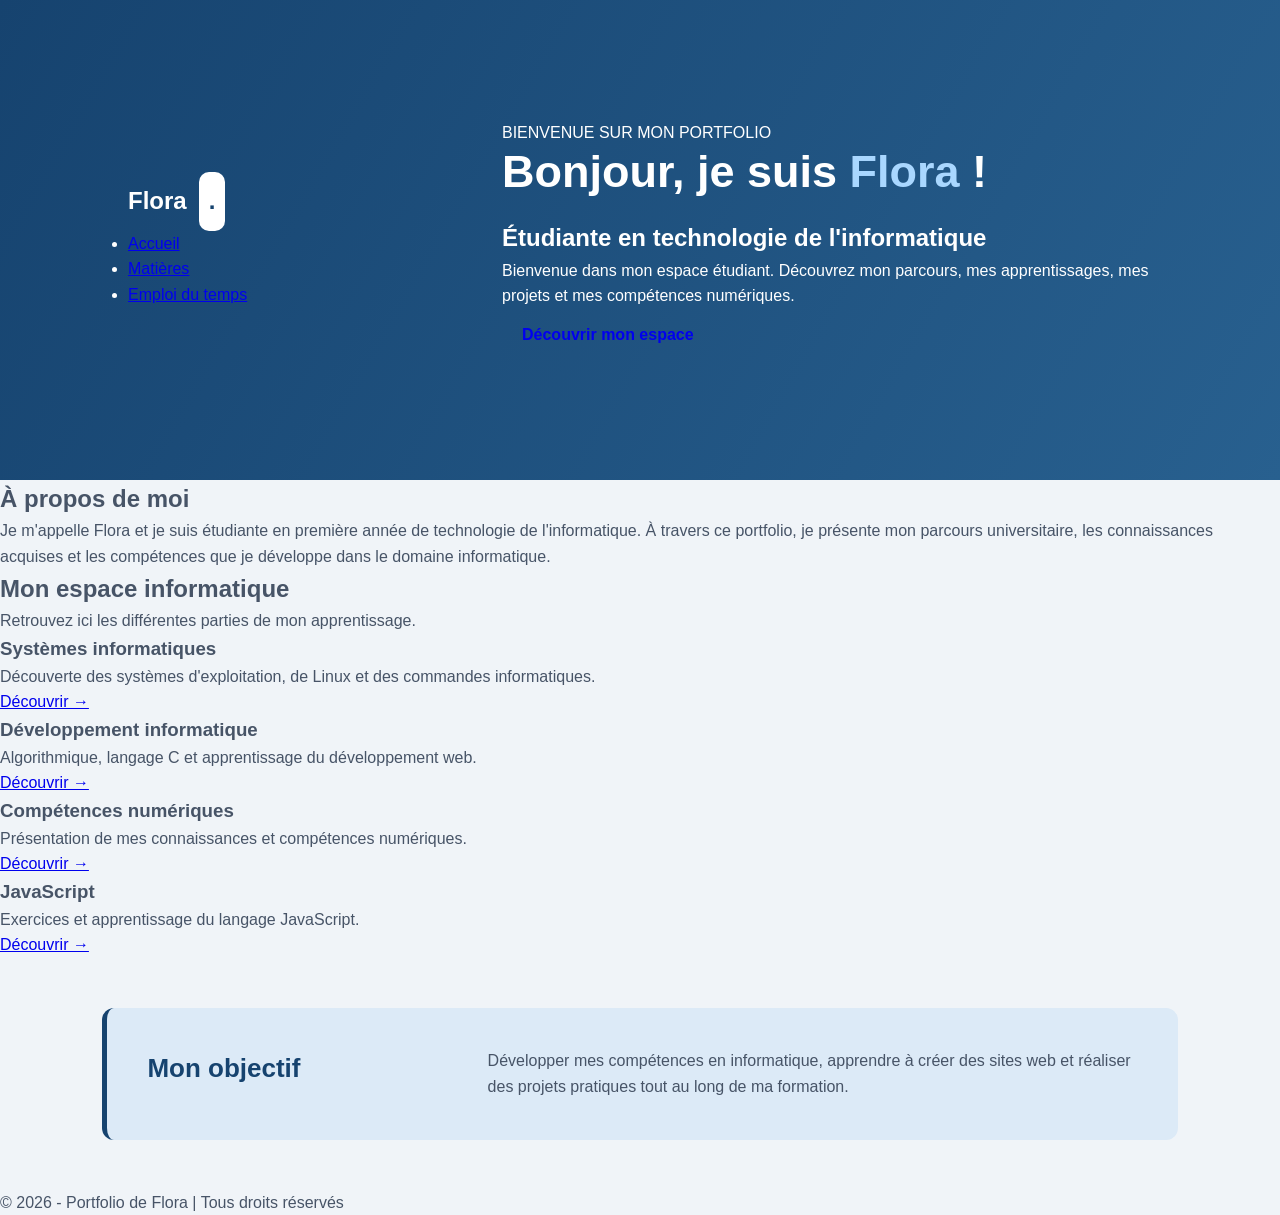
==== commit 029b90db: "Revise index.html for Flora's portfolio Updated the index.html file to reflect a new portfolio layou" ====
--- a/index.html
+++ b/index.html
@@ -1,232 +1,130 @@
 
 <!DOCTYPE html>
 <html lang="fr">
-
 <head>
     <meta charset="UTF-8">
     <meta name="viewport" content="width=device-width, initial-scale=1.0">
-    <title>Accueil | Mon espace étudiant</title>
+
+    <title>Portfolio de Flora | Espace étudiant</title>
 
     <link rel="stylesheet" href="style.css">
 </head>
 
-<body>a
+<body>
 
-    <!-- EN-TÊTE -->
-    <header class="header">
+    <!-- En-tête -->
+    <header class="hero">
 
-        <div class="logo">
-            <span>ME</span>
-            <h2>Mon espace étudiant</h2>
+        <nav class="navbar">
+            <h2 class="logo">Flora<span>.</span></h2>
+
+            <ul>
+                <li><a href="index.html">Accueil</a></li>
+                <li><a href="matiere.html">Matières</a></li>
+                <li><a href="emploi.html">Emploi du temps</a></li>
+            </ul>
+        </nav>
+
+        <div class="hero-content">
+            <p class="salutation">BIENVENUE SUR MON PORTFOLIO</p>
+
+            <h1>Bonjour, je suis <span>Flora</span> !</h1>
+
+            <h2>Étudiante en technologie de l'informatique</h2>
+
+            <p>
+                Bienvenue dans mon espace étudiant.
+                Découvrez mon parcours, mes apprentissages,
+                mes projets et mes compétences numériques.
+            </p>
+
+            <a href="#presentation" class="btn">
+                Découvrir mon espace
+            </a>
         </div>
-
-        <nav class="navigation">
-            <a href="index.html" class="active">Accueil</a>
-            <a href="matiere.html">Mes matières</a>
-            <a href="emploi.html">Emploi du temps</a>
-        </nav>
 
     </header>
 
-
-    <!-- SECTION PRINCIPALE -->
+    <!-- Présentation -->
     <main>
 
-        <section class="hero">
+        <section id="presentation" class="section">
+            <h2>À propos de moi</h2>
 
-            <div class="hero-content">
+            <p>
+                Je m'appelle Flora et je suis étudiante en première année
+                de technologie de l'informatique.
+                À travers ce portfolio, je présente mon parcours
+                universitaire, les connaissances acquises et les
+                compétences que je développe dans le domaine informatique.
+            </p>
+        </section>
 
-                <p class="petit-titre">
-                    BIENVENUE DANS MON UNIVERS
-                </p>
+        <!-- Mes espaces -->
+        <section class="section">
+            <h2>Mon espace informatique</h2>
 
-                <h1>
-                    Construire mon avenir
-                    <span>dans l'informatique</span>
-                </h1>
+            <p class="section-description">
+                Retrouvez ici les différentes parties de mon apprentissage.
+            </p>
 
-                <p class="description">
-                    Je suis étudiante en première année de Licence Informatique.
-                    À travers cet espace, je présente mon parcours universitaire,
-                    mes connaissances et mes compétences numériques.
-                </p>
+            <div class="cards">
 
-                <div class="hero-buttons">
+                <div class="card">
+                    <h3>Systèmes informatiques</h3>
+                    <p>
+                        Découverte des systèmes d'exploitation,
+                        de Linux et des commandes informatiques.
+                    </p>
+                    <a href="systemes/index.html">Découvrir →</a>
+                </div>
 
-                    <a href="matiere.html" class="btn principal">
-                        Découvrir mes matières
-                    </a>
+                <div class="card">
+                    <h3>Développement informatique</h3>
+                    <p>
+                        Algorithmique, langage C et
+                        apprentissage du développement web.
+                    </p>
+                    <a href="developpement/index.html">Découvrir →</a>
+                </div>
 
-                    <a href="#domaines" class="btn secondaire">
-                        Explorer mon portfolio
-                    </a>
+                <div class="card">
+                    <h3>Compétences numériques</h3>
+                    <p>
+                        Présentation de mes connaissances
+                        et compétences numériques.
+                    </p>
+                    <a href="digital-skills/index.html">Découvrir →</a>
+                </div>
 
+                <div class="card">
+                    <h3>JavaScript</h3>
+                    <p>
+                        Exercices et apprentissage
+                        du langage JavaScript.
+                    </p>
+                    <a href="js/index.html">Découvrir →</a>
                 </div>
 
             </div>
-
-            <div class="hero-image">
-
-                <div class="image-card">
-                    <div class="icone">💻</div>
-                    <h3>Passion informatique</h3>
-                    <p>Apprendre, créer et progresser.</p>
-                </div>
-
-            </div>
-
         </section>
 
-
-        <!-- PRESENTATION -->
-        <section class="presentation">
-
-            <div class="section-heading">
-                <p class="petit-titre">QUI SUIS-JE ?</p>
-                <h2>À propos de moi</h2>
-            </div>
+        <!-- Formation -->
+        <section class="section formation">
+            <h2>Mon objectif</h2>
 
             <p>
-                Je suis étudiante en première année de Licence Informatique.
-                Je découvre progressivement le monde de la programmation,
-                des systèmes informatiques et du développement web.
+                Développer mes compétences en informatique,
+                apprendre à créer des sites web et réaliser
+                des projets pratiques tout au long de ma formation.
             </p>
-
-            <p>
-                Mon objectif est de développer mes connaissances,
-                améliorer mes compétences et réaliser des projets pratiques.
-            </p>
-
-        </section>
-
-
-        <!-- DOMAINES -->
-        <section class="domaines" id="domaines">
-
-            <div class="section-heading">
-                <p class="petit-titre">MON PARCOURS</p>
-                <h2>Mes domaines d'apprentissage</h2>
-                <p>
-                    Découvrez les différents domaines que j'étudie
-                    durant ma formation.
-                </p>
-            </div>
-
-
-            <div class="cartes">
-
-                <article class="carte">
-
-                    <div class="carte-icone">🖥️</div>
-
-                    <h3>Systèmes informatiques</h3>
-
-                    <p>
-                        Découverte de Linux, des commandes et
-                        du fonctionnement des systèmes d'exploitation.
-                    </p>
-
-                    <a href="systemes/index.html">
-                        Découvrir →
-                    </a>
-
-                </article>
-
-
-                <article class="carte">
-
-                    <div class="carte-icone">💻</div>
-
-                    <h3>Développement informatique</h3>
-
-                    <p>
-                        Apprentissage de l'algorithmique,
-                        du langage C et du développement web.
-                    </p>
-
-                    <a href="developpement/index.html">
-                        Découvrir →
-                    </a>
-
-                </article>
-
-
-                <article class="carte">
-
-                    <div class="carte-icone">🌐</div>
-
-                    <h3>Compétences numériques</h3>
-
-                    <p>
-                        Découverte des outils informatiques,
-                        de la bureautique et des technologies numériques.
-                    </p>
-
-                    <a href="digital-skills/index.html">
-                        Découvrir →
-                    </a>
-
-                </article>
-
-
-                <article class="carte">
-
-                    <div class="carte-icone">⚡</div>
-
-                    <h3>JavaScript</h3>
-
-                    <p>
-                        Découverte des bases de JavaScript
-                        et de l'interactivité dans les pages web.
-                    </p>
-
-                    <a href="js/index.html">
-                        Découvrir →
-                    </a>
-
-                </article>
-
-            </div>
-
-        </section>
-
-
-        <!-- FORMATION -->
-        <section class="formation">
-
-            <div>
-                <p class="petit-titre">MON OBJECTIF</p>
-
-                <h2>Apprendre aujourd'hui, réussir demain.</h2>
-
-                <p>
-                    Chaque projet est une occasion d'apprendre,
-                    de pratiquer et de progresser dans le domaine informatique.
-                </p>
-            </div>
-
-            <a href="emploi.html" class="btn formation-btn">
-                Voir mon emploi du temps
-            </a>
-
         </section>
 
     </main>
 
-
-    <!-- PIED DE PAGE -->
-    <footer class="footer">
-
-        <h3>Mon espace étudiant</h3>
-
-        <p>
-            Portfolio universitaire - Licence Informatique
-        </p>
-
-        <p class="copyright">
-            © 2026 - Mon espace étudiant. Tous droits réservés.
-        </p>
-
+    <!-- Pied de page -->
+    <footer>
+        <p>© 2026 - Portfolio de Flora | Tous droits réservés</p>
     </footer>
 
 </body>
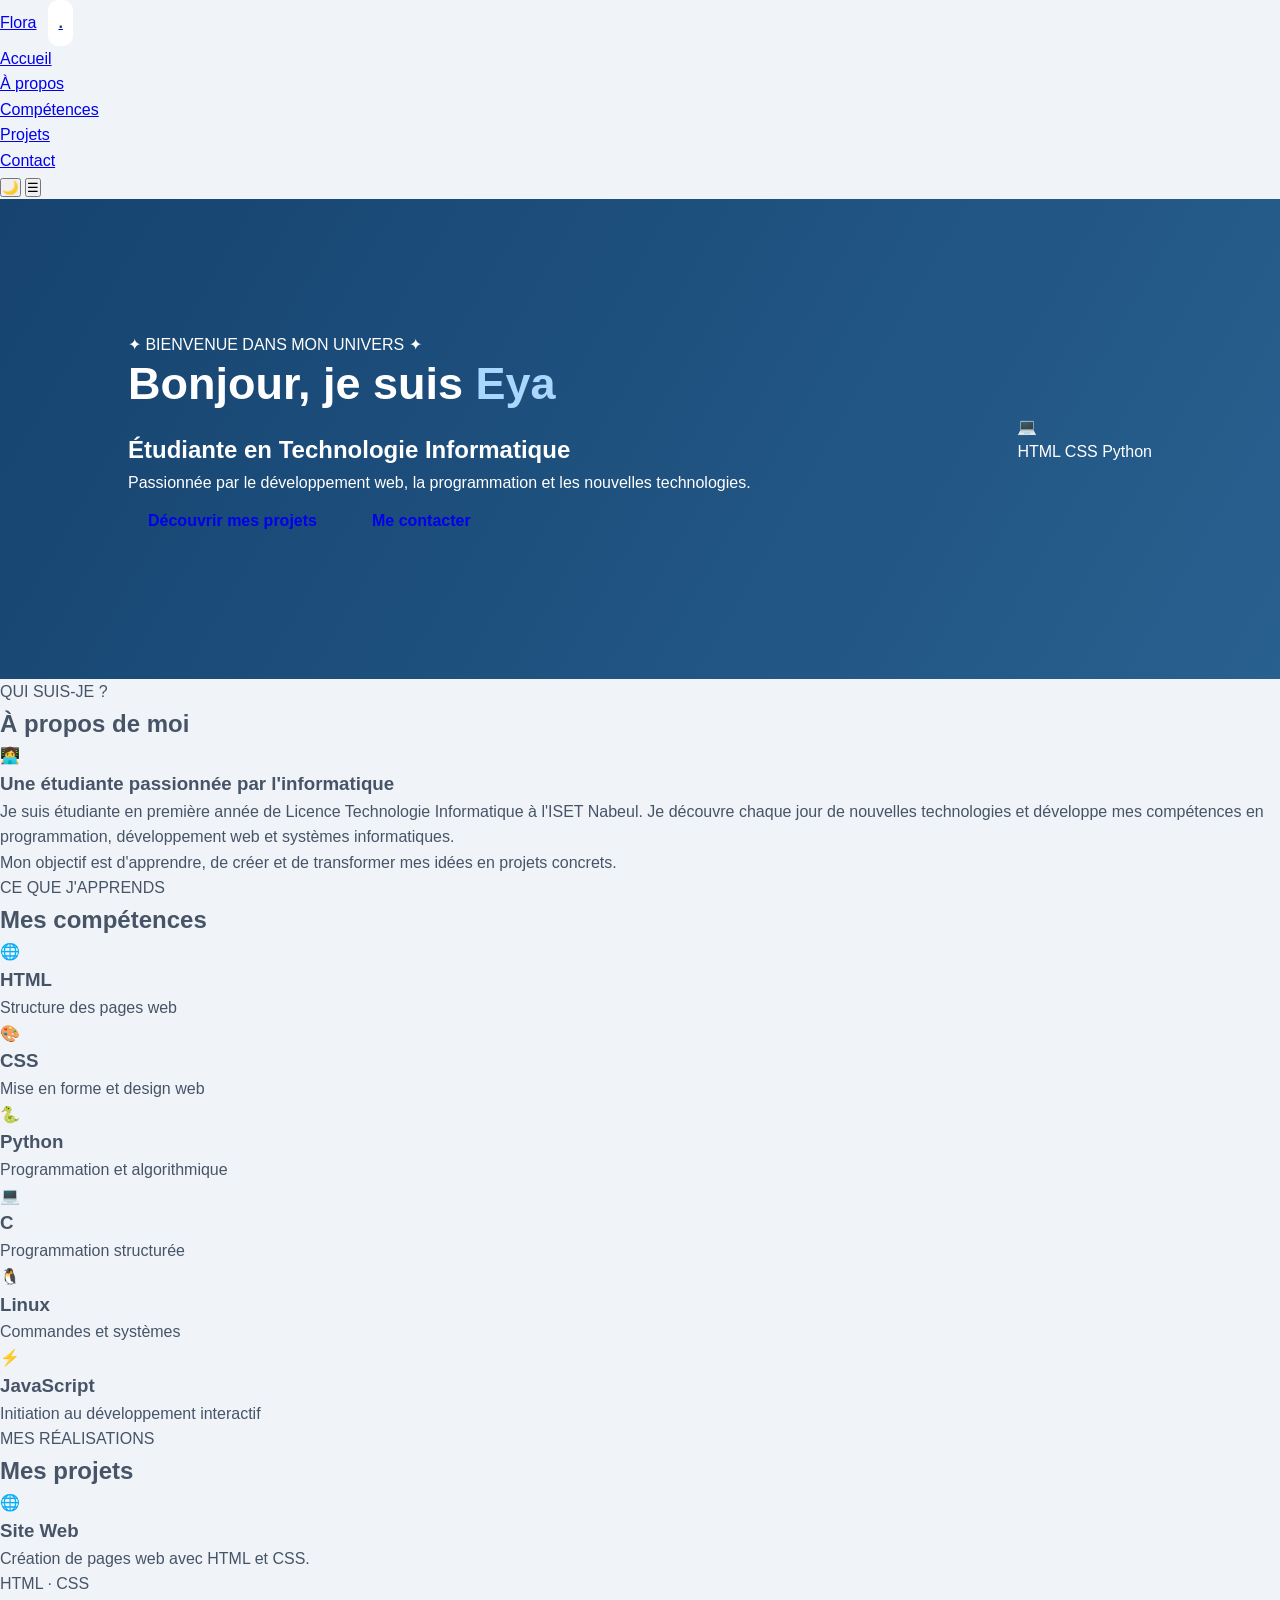
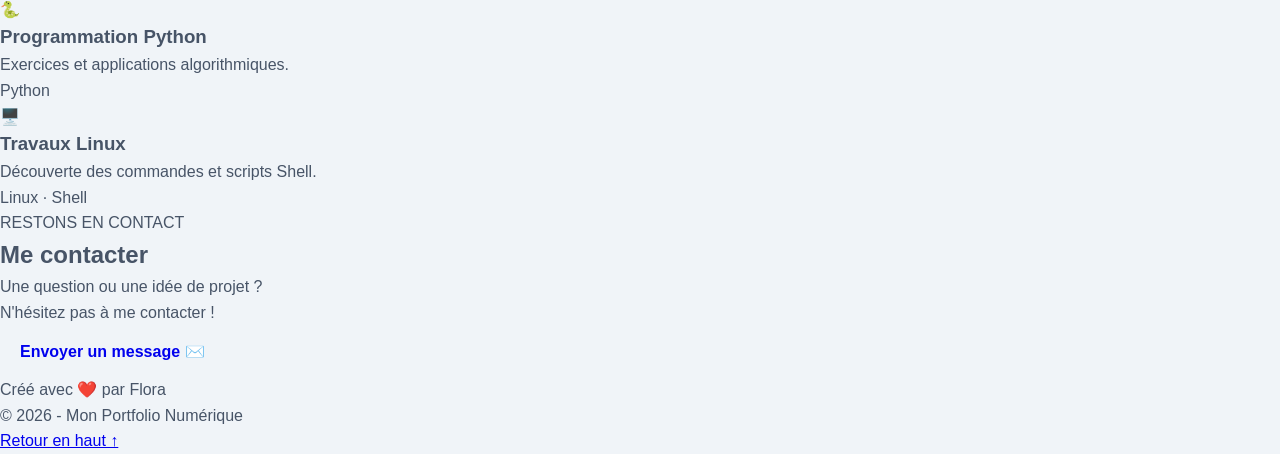
==== commit ae8e18cf: "Revise index.html for new portfolio layout" ====
--- a/index.html
+++ b/index.html
@@ -1,130 +1,161 @@
-
 <!DOCTYPE html>
 <html lang="fr">
 <head>
     <meta charset="UTF-8">
     <meta name="viewport" content="width=device-width, initial-scale=1.0">
-
-    <title>Portfolio de Flora | Espace étudiant</title>
-
+    <title>Mon Portfolio | Développeuse</title>
     <link rel="stylesheet" href="style.css">
+    <script src="script.js" defer></script>
 </head>
-
 <body>
 
-    <!-- En-tête -->
-    <header class="hero">
+    <nav class="navbar">
+        <a href="#home" class="logo">Flora<span>.</span></a>
 
-        <nav class="navbar">
-            <h2 class="logo">Flora<span>.</span></h2>
+        <ul class="nav-links" id="navLinks">
+            <li><a href="#home">Accueil</a></li>
+            <li><a href="#about">À propos</a></li>
+            <li><a href="#skills">Compétences</a></li>
+            <li><a href="#projects">Projets</a></li>
+            <li><a href="#contact">Contact</a></li>
+        </ul>
 
-            <ul>
-                <li><a href="index.html">Accueil</a></li>
-                <li><a href="matiere.html">Matières</a></li>
-                <li><a href="emploi.html">Emploi du temps</a></li>
-            </ul>
-        </nav>
+        <button id="themeToggle" aria-label="Changer le thème">🌙</button>
+        <button id="menuToggle" aria-label="Ouvrir le menu">☰</button>
+    </nav>
 
+    <header id="home" class="hero">
         <div class="hero-content">
-            <p class="salutation">BIENVENUE SUR MON PORTFOLIO</p>
-
-            <h1>Bonjour, je suis <span>Flora</span> !</h1>
-
-            <h2>Étudiante en technologie de l'informatique</h2>
-
+            <p class="welcome">✦ BIENVENUE DANS MON UNIVERS ✦</p>
+            <h1>Bonjour, je suis <span>Eya</span></h1>
+            <h2>Étudiante en Technologie Informatique</h2>
             <p>
-                Bienvenue dans mon espace étudiant.
-                Découvrez mon parcours, mes apprentissages,
-                mes projets et mes compétences numériques.
+                Passionnée par le développement web,
+                la programmation et les nouvelles technologies.
             </p>
-
-            <a href="#presentation" class="btn">
-                Découvrir mon espace
-            </a>
+            <div class="hero-buttons">
+                <a href="#projects" class="btn">Découvrir mes projets</a>
+                <a href="#contact" class="btn btn-outline">Me contacter</a>
+            </div>
         </div>
 
+        <div class="hero-decoration">
+            <div class="circle">💻</div>
+            <span class="floating f1">HTML</span>
+            <span class="floating f2">CSS</span>
+            <span class="floating f3">Python</span>
+        </div>
     </header>
 
-    <!-- Présentation -->
-    <main>
+    <section id="about" class="section">
+        <p class="section-label">QUI SUIS-JE ?</p>
+        <h2 class="section-title">À propos de moi</h2>
 
-        <section id="presentation" class="section">
-            <h2>À propos de moi</h2>
+        <div class="about-card">
+            <div class="about-icon">👩‍💻</div>
+            <div>
+                <h3>Une étudiante passionnée par l'informatique</h3>
+                <p>
+                    Je suis étudiante en première année de Licence
+                    Technologie Informatique à l'ISET Nabeul.
+                    Je découvre chaque jour de nouvelles technologies
+                    et développe mes compétences en programmation,
+                    développement web et systèmes informatiques.
+                </p>
+                <p>
+                    Mon objectif est d'apprendre, de créer et de
+                    transformer mes idées en projets concrets.
+                </p>
+            </div>
+        </div>
+    </section>
 
-            <p>
-                Je m'appelle Flora et je suis étudiante en première année
-                de technologie de l'informatique.
-                À travers ce portfolio, je présente mon parcours
-                universitaire, les connaissances acquises et les
-                compétences que je développe dans le domaine informatique.
-            </p>
-        </section>
+    <section id="skills" class="section">
+        <p class="section-label">CE QUE J'APPRENDS</p>
+        <h2 class="section-title">Mes compétences</h2>
 
-        <!-- Mes espaces -->
-        <section class="section">
-            <h2>Mon espace informatique</h2>
+        <div class="skills-grid">
+            <div class="skill-card">
+                <span>🌐</span>
+                <h3>HTML</h3>
+                <p>Structure des pages web</p>
+            </div>
 
-            <p class="section-description">
-                Retrouvez ici les différentes parties de mon apprentissage.
-            </p>
+            <div class="skill-card">
+                <span>🎨</span>
+                <h3>CSS</h3>
+                <p>Mise en forme et design web</p>
+            </div>
 
-            <div class="cards">
+            <div class="skill-card">
+                <span>🐍</span>
+                <h3>Python</h3>
+                <p>Programmation et algorithmique</p>
+            </div>
 
-                <div class="card">
-                    <h3>Systèmes informatiques</h3>
-                    <p>
-                        Découverte des systèmes d'exploitation,
-                        de Linux et des commandes informatiques.
-                    </p>
-                    <a href="systemes/index.html">Découvrir →</a>
-                </div>
+            <div class="skill-card">
+                <span>💻</span>
+                <h3>C</h3>
+                <p>Programmation structurée</p>
+            </div>
 
-                <div class="card">
-                    <h3>Développement informatique</h3>
-                    <p>
-                        Algorithmique, langage C et
-                        apprentissage du développement web.
-                    </p>
-                    <a href="developpement/index.html">Découvrir →</a>
-                </div>
+            <div class="skill-card">
+                <span>🐧</span>
+                <h3>Linux</h3>
+                <p>Commandes et systèmes</p>
+            </div>
 
-                <div class="card">
-                    <h3>Compétences numériques</h3>
-                    <p>
-                        Présentation de mes connaissances
-                        et compétences numériques.
-                    </p>
-                    <a href="digital-skills/index.html">Découvrir →</a>
-                </div>
+            <div class="skill-card">
+                <span>⚡</span>
+                <h3>JavaScript</h3>
+                <p>Initiation au développement interactif</p>
+            </div>
+        </div>
+    </section>
 
-                <div class="card">
-                    <h3>JavaScript</h3>
-                    <p>
-                        Exercices et apprentissage
-                        du langage JavaScript.
-                    </p>
-                    <a href="js/index.html">Découvrir →</a>
-                </div>
+    <section id="projects" class="section">
+        <p class="section-label">MES RÉALISATIONS</p>
+        <h2 class="section-title">Mes projets</h2>
 
+        <div class="projects-grid">
+            <div class="project-card">
+                <div class="project-icon">🌐</div>
+                <h3>Site Web</h3>
+                <p>Création de pages web avec HTML et CSS.</p>
+                <span>HTML · CSS</span>
             </div>
-        </section>
 
-        <!-- Formation -->
-        <section class="section formation">
-            <h2>Mon objectif</h2>
+            <div class="project-card">
+                <div class="project-icon">🐍</div>
+                <h3>Programmation Python</h3>
+                <p>Exercices et applications algorithmiques.</p>
+                <span>Python</span>
+            </div>
 
-            <p>
-                Développer mes compétences en informatique,
-                apprendre à créer des sites web et réaliser
-                des projets pratiques tout au long de ma formation.
-            </p>
-        </section>
+            <div class="project-card">
+                <div class="project-icon">🖥️</div>
+                <h3>Travaux Linux</h3>
+                <p>Découverte des commandes et scripts Shell.</p>
+                <span>Linux · Shell</span>
+            </div>
+        </div>
+    </section>
 
-    </main>
+    <section id="contact" class="section">
+        <p class="section-label">RESTONS EN CONTACT</p>
+        <h2 class="section-title">Me contacter</h2>
 
-    <!-- Pied de page -->
+        <div class="contact-card">
+            <p>Une question ou une idée de projet ?</p>
+            <p>N'hésitez pas à me contacter !</p>
+            <a href="mailto:" class="btn">Envoyer un message ✉️</a>
+        </div>
+    </section>
+
     <footer>
-        <p>© 2026 - Portfolio de Flora | Tous droits réservés</p>
+        <p>Créé avec ❤️ par Flora</p>
+        <p>© 2026 - Mon Portfolio Numérique</p>
+        <a href="#home">Retour en haut ↑</a>
     </footer>
 
 </body>
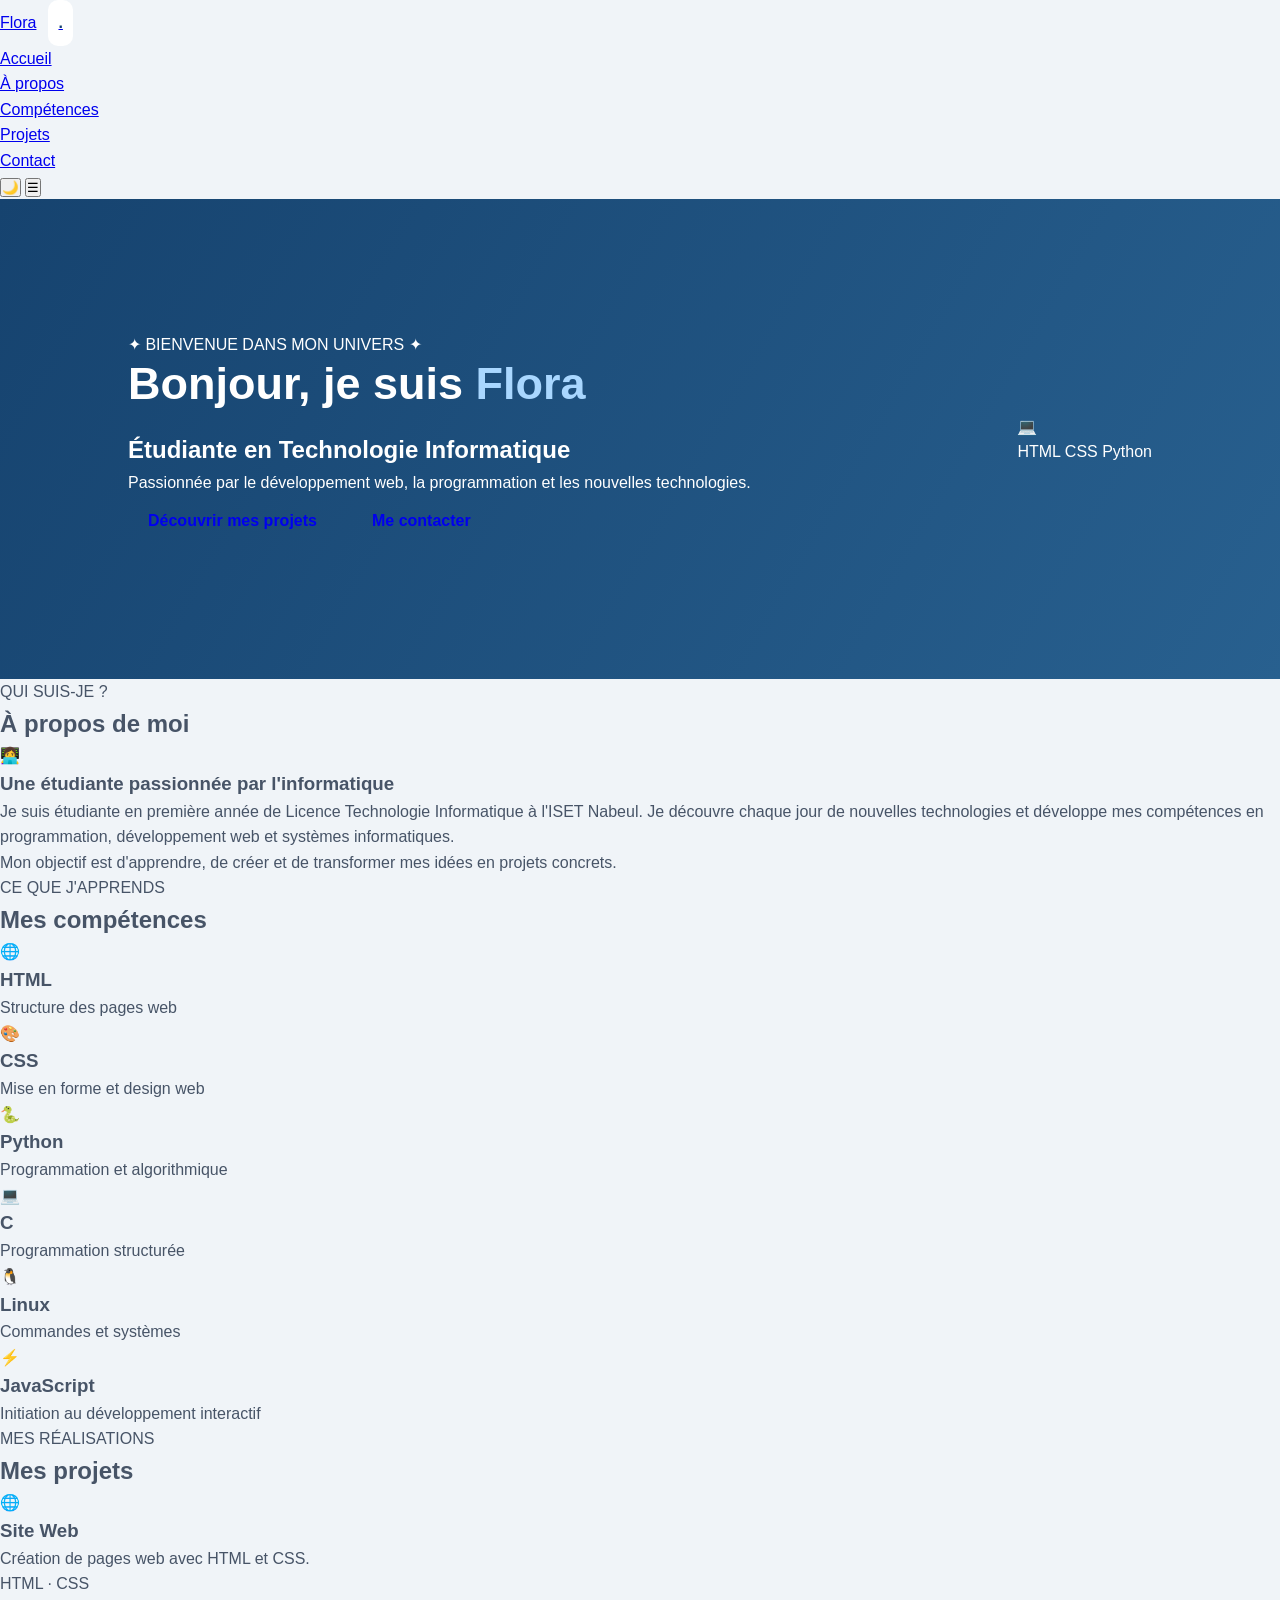
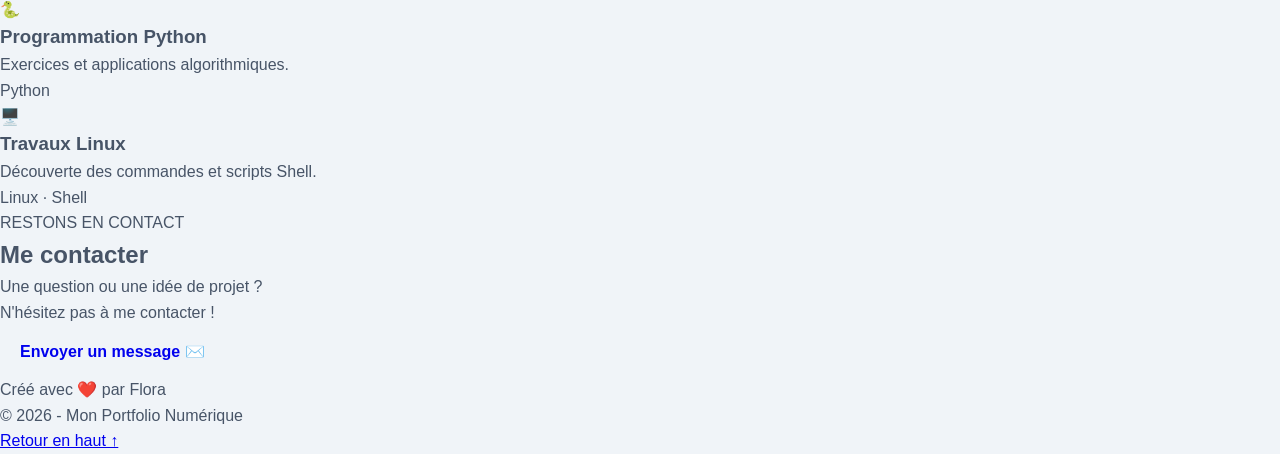
==== commit 88bbe003: "Revise portfolio content and structure Updated the content of the portfolio webpage, including chang" ====
--- a/index.html
+++ b/index.html
@@ -27,7 +27,8 @@
     <header id="home" class="hero">
         <div class="hero-content">
             <p class="welcome">✦ BIENVENUE DANS MON UNIVERS ✦</p>
-            <h1>Bonjour, je suis <span>Eya</span></h1>
+            
+            <h1>Bonjour, je suis <span>Flora</span></h1>
             <h2>Étudiante en Technologie Informatique</h2>
             <p>
                 Passionnée par le développement web,
@@ -160,3 +161,4 @@
 
 </body>
 </html>
+
